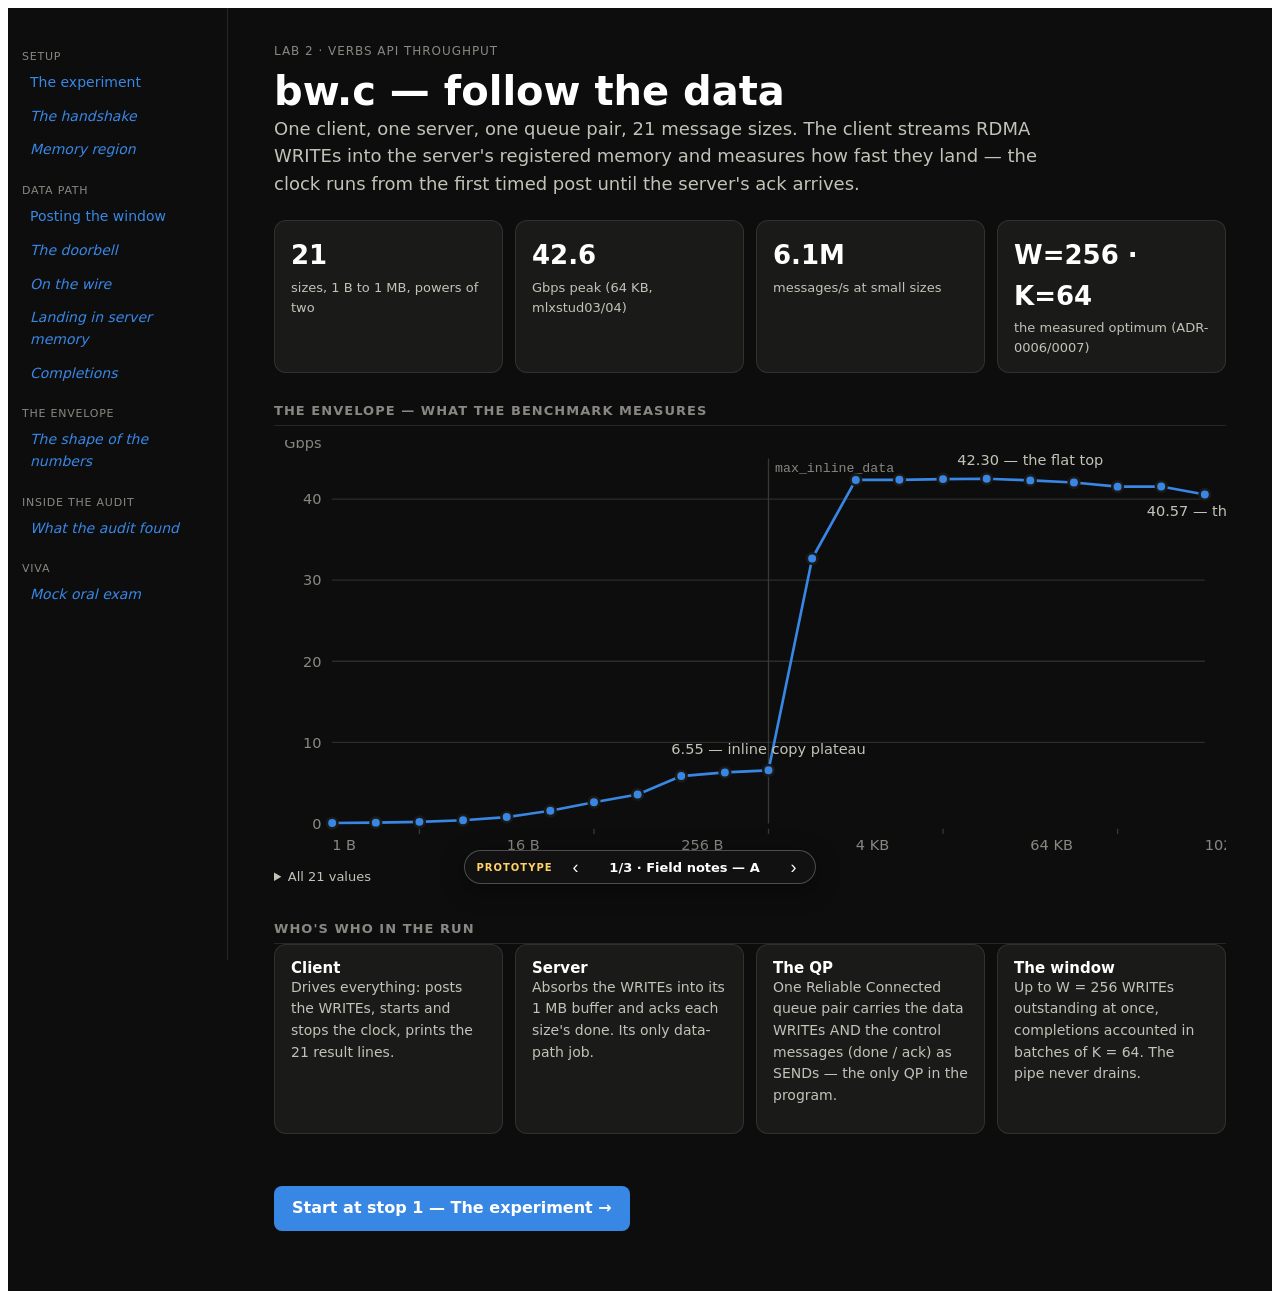
==== prototype/app-shell/index.html @ dee2ae7c "Prototype: teaching app shell, three UI variants (A field notes / B system map / C viva deck) Home (" ====
<!DOCTYPE html>
<!--
  PROTOTYPE — throwaway by design (branch: prototype/app-shell).

  Question: what should the teaching app look and feel like — visual language,
  navigation, diagram style, code presentation, interactivity level?

  Plan: three structurally-different variants of the shell, switchable via
  ?variant=A|B|C from a floating bottom bar (arrow keys too):
    A — Field notes  : code-first, dark, annotated-source scroll
    B — System map   : diagram-first, light, living pipeline, tabbed layers
    C — Viva deck    : presentation, slide decks, question-reveal viva mode
  Content (js/content.js) and the envelope chart (js/chart.js) are shared.
  Runs from file:// — no server, no build step: open this file.
-->
<html lang="en">
<head>
  <meta charset="utf-8">
  <meta name="viewport" content="width=device-width, initial-scale=1">
  <title>PROTOTYPE — bw.c follow the data</title>
  <link rel="stylesheet" href="css/app.css">
</head>
<body>
  <div id="app"></div>
  <script src="js/content.js"></script>
  <script src="js/chart.js"></script>
  <script src="js/app.js"></script>
</body>
</html>
---- prototype/app-shell/css/app.css ----
/* PROTOTYPE styles — throwaway. Tokens follow the dataviz palette reference
 * (light + dark selected, swapped by the variant's data-theme on #app). */

/* ---------- tokens ---------- */
#app[data-theme="light"] {
  --page: #f9f9f7;
  --surface: #fcfcfb;
  --surface-2: #f1f0ec;
  --ink: #0b0b0b;
  --ink-2: #52514e;
  --ink-3: #898781;
  --grid: #e1e0d9;
  --baseline: #c3c2b7;
  --series-1: #2a78d6;
  --border: rgba(11, 11, 11, 0.10);
  --code-bg: #f3f2ee;
  --accent-bg: #eef4fc;
}

#app[data-theme="dark"] {
  --page: #0d0d0d;
  --surface: #1a1a19;
  --surface-2: #232321;
  --ink: #ffffff;
  --ink-2: #c3c2b7;
  --ink-3: #898781;
  --grid: #2c2c2a;
  --baseline: #383835;
  --series-1: #3987e5;
  --border: rgba(255, 255, 255, 0.10);
  --code-bg: #121211;
  --accent-bg: #16222f;
}

#app, #app button, #app input {
  font-family: system-ui, -apple-system, "Segoe UI", sans-serif;
}
#app {
  color: var(--ink);
  background: var(--page);
  min-height: 100vh;
  line-height: 1.55;
}
#app h1, #app h2, #app h3 {
  line-height: 1.2;
  margin: 0;
}
#app p { margin: 0 0 0.9em; }
#app a { color: var(--series-1); }
#app .kicker {
  font-size: 12px;
  letter-spacing: 0.08em;
  text-transform: uppercase;
  color: var(--ink-3);
  margin-bottom: 6px;
}
#app .subtitle { color: var(--ink-2); font-size: 17px; }
#app .body { max-width: 62ch; }
#app .cta {
  display: inline-block;
  margin: 18px 0 40px;
  padding: 10px 18px;
  border-radius: 8px;
  background: var(--series-1);
  color: #fff;
  text-decoration: none;
  font-weight: 600;
}

/* ---------- shared: spine, terms, code, cards ---------- */
.spine {
  display: flex;
  flex-direction: column;
  gap: 2px;
  font-size: 14px;
}
.spine-group {
  margin-top: 14px;
  font-size: 11px;
  text-transform: uppercase;
  letter-spacing: 0.07em;
  color: var(--ink-3);
}
.spine-item {
  padding: 5px 8px;
  border-radius: 6px;
  color: var(--ink);
  text-decoration: none;
}
.spine-item.current { background: var(--accent-bg); color: var(--series-1); font-weight: 600; }
.spine-item.planned { color: var(--ink-3); font-style: italic; }

.terms {
  display: grid;
  grid-template-columns: minmax(110px, auto) 1fr;
  gap: 4px 14px;
  margin: 14px 0;
  font-size: 14px;
}
.terms .term { color: var(--series-1); font-weight: 600; }
.terms .def { margin: 0; color: var(--ink-2); }

.code-block {
  margin: 0 0 20px;
  background: var(--code-bg);
  border: 1px solid var(--border);
  border-radius: 10px;
  overflow: hidden;
}
.code-block figcaption {
  display: flex;
  justify-content: space-between;
  gap: 12px;
  padding: 8px 14px;
  font-size: 13px;
  font-weight: 600;
  border-bottom: 1px solid var(--border);
}
.code-block .file { color: var(--ink-3); font-weight: 400; font-family: ui-monospace, monospace; font-size: 12px; }
.code-grid {
  display: grid;
  grid-template-columns: 1fr minmax(220px, 40%);
  gap: 0;
}
.code-col { padding: 10px 0 14px; overflow-x: auto; }
.code-line {
  display: flex;
  gap: 12px;
  padding: 0 14px;
  font-family: ui-monospace, "Cascadia Mono", monospace;
  font-size: 12.5px;
  white-space: pre;
}
.code-line .ln { color: var(--ink-3); user-select: none; min-width: 2ch; text-align: right; }
.code-line code { color: var(--ink-2); }
.code-line.noted { background: color-mix(in srgb, var(--series-1) 8%, transparent); }
.code-line.noted code { color: var(--ink); font-weight: 600; }
.code-gutter {
  border-left: 1px solid var(--border);
  background: color-mix(in srgb, var(--surface) 60%, var(--code-bg));
  padding: 10px 14px 14px;
}
.gutter-cell { min-height: 1.55em; }
.gutter-cell .gutter-mark { color: var(--series-1); margin-right: 8px; }
.gutter-cell .gutter-text { font-size: 12.5px; color: var(--ink-2); }

.code-flat { margin: 0; padding: 14px; overflow-x: auto; font-size: 12.5px; }
.flat-line.noted { color: var(--series-1); font-weight: 600; }
.code-legend { padding: 0 14px 14px 34px; font-size: 13px; color: var(--ink-2); }
.code-legend li { margin-bottom: 5px; }

.why-list, .whatif-list { display: flex; flex-direction: column; gap: 12px; }
.why-card {
  background: var(--surface);
  border: 1px solid var(--border);
  border-radius: 10px;
  padding: 14px 16px;
  max-width: 70ch;
}
.why-card h3 { font-size: 15.5px; margin-bottom: 6px; display: inline; margin-right: 10px; }
.adr-badge {
  font-size: 11px;
  font-weight: 700;
  letter-spacing: 0.05em;
  color: var(--series-1);
  border: 1px solid var(--series-1);
  border-radius: 99px;
  padding: 1px 8px;
  vertical-align: 2px;
}
.why-card p { font-size: 14.5px; color: var(--ink-2); margin: 8px 0 0; }
.whatif-card {
  background: var(--surface);
  border: 1px solid var(--border);
  border-left: 3px solid var(--series-1);
  border-radius: 10px;
  padding: 14px 16px;
  max-width: 70ch;
}
.whatif-card h3 { font-size: 15px; }
.whatif-answer { font-size: 14.5px; color: var(--ink-2); margin: 8px 0 4px; }
.whatif-source { font-size: 11.5px; color: var(--ink-3); }
.whatif-card.reveal { cursor: pointer; }
.whatif-card.reveal .whatif-answer { transition: opacity 0.15s; }
.whatif-card.open { border-left-color: var(--ink-3); }

.nextprev { display: flex; gap: 18px; margin: 30px 0 60px; font-weight: 600; }
.nextprev .prev, .nextprev .next { text-decoration: none; }
.nextprev .home-link { color: var(--ink-3); }

/* ---------- chart (dataviz method) ---------- */
.chart-box { position: relative; margin: 14px 0 24px; }
.envelope-svg { width: 100%; height: auto; display: block; }
.env-grid { stroke: var(--grid); stroke-width: 1; }
.env-minortick { stroke: var(--baseline); stroke-width: 1; }
.env-ref { stroke: var(--baseline); stroke-width: 1; }
.env-ref-label { fill: var(--ink-3); font-size: 10px; font-family: ui-monospace, monospace; }
.env-xtick, .env-ytick { fill: var(--ink-3); font-size: 11px; font-variant-numeric: tabular-nums; }
.env-line { fill: none; stroke: var(--series-1); stroke-width: 2; stroke-linejoin: round; stroke-linecap: round; }
.env-dot { fill: var(--series-1); stroke: var(--surface); stroke-width: 2; }
.env-dlabel { fill: var(--ink-2); font-size: 11px; }
.env-cross { stroke: var(--ink-2); stroke-width: 1; opacity: 0; }
.env-cross.on { opacity: 1; }
.env-hit { fill: transparent; }
.env-tip {
  position: absolute;
  pointer-events: none;
  background: var(--surface-2);
  border: 1px solid var(--border);
  border-radius: 8px;
  padding: 8px 10px;
  box-shadow: 0 4px 14px rgba(0, 0, 0, 0.18);
  z-index: 5;
}
.env-tip-value { font-weight: 700; font-size: 15px; }
.env-tip-label { font-size: 12px; color: var(--ink-2); }
.env-table { margin: 4px 0 10px; font-size: 13px; }
.env-table summary { cursor: pointer; color: var(--ink-2); font-size: 13px; }
.env-table table { border-collapse: collapse; margin-top: 8px; }
.env-table td, .env-table th {
  padding: 3px 14px 3px 0;
  border-bottom: 1px solid var(--border);
  text-align: left;
  font-variant-numeric: tabular-nums;
}
.env-table th { font-size: 12px; color: var(--ink-3); font-weight: 600; }

/* ---------- Variant A — Field notes (dark, code-first) ---------- */
.va-wrap { display: grid; grid-template-columns: 220px 1fr; min-height: 100vh; }
.va-wrap > .spine {
  position: sticky;
  top: 0;
  align-self: start;
  padding: 26px 14px;
  border-right: 1px solid var(--border);
  height: 100vh;
  overflow-y: auto;
}
.va-main { padding: 34px 46px 20px; max-width: 980px; }
.stop-head { margin-bottom: 26px; }
.stop-head h1 { font-size: 32px; }
.home-head h1 { font-size: 40px; }
.home-head .lead { font-size: 18px; color: var(--ink-2); max-width: 70ch; }
.layer { margin-bottom: 34px; }
.layer-title {
  font-size: 13px;
  text-transform: uppercase;
  letter-spacing: 0.08em;
  color: var(--ink-3);
  margin-bottom: 12px;
  border-bottom: 1px solid var(--border);
  padding-bottom: 6px;
}
.hl-tiles { display: grid; grid-template-columns: repeat(auto-fit, minmax(150px, 1fr)); gap: 12px; margin: 22px 0 30px; }
.hl-tile { background: var(--surface); border: 1px solid var(--border); border-radius: 12px; padding: 14px 16px; }
.hl-value { font-size: 26px; font-weight: 700; }
.hl-label { font-size: 13px; color: var(--ink-2); margin-top: 2px; }
.roles { display: grid; grid-template-columns: repeat(auto-fit, minmax(220px, 1fr)); gap: 12px; }
.role { background: var(--surface); border: 1px solid var(--border); border-radius: 12px; padding: 14px 16px; }
.role h3 { font-size: 15px; margin-bottom: 6px; }
.role p { font-size: 14px; color: var(--ink-2); margin: 0; }

/* ---------- Variant B — System map (light, diagram-first) ---------- */
.vb { padding: 30px 40px 20px; max-width: 1150px; margin: 0 auto; }
.b-head { margin-bottom: 20px; }
.b-head h1 { font-size: 30px; }
.b-two { display: grid; grid-template-columns: minmax(380px, 46%) 1fr; gap: 26px; align-items: start; }
.sys-diagram { margin: 0; }
.sys-legend { font-size: 12.5px; color: var(--ink-3); margin-bottom: 10px; }
.sys-row { display: flex; align-items: stretch; gap: 0; }
.sys-node {
  border: 1.5px solid var(--baseline);
  border-radius: 12px;
  padding: 12px 14px;
  background: var(--surface);
  min-width: 150px;
}
.sys-node-title { font-weight: 700; font-size: 14px; margin-bottom: 10px; }
.sys-sq {
  height: 46px;
  border-radius: 6px;
  border: 1px solid var(--border);
  background: repeating-linear-gradient(90deg, var(--accent-bg) 0 8px, transparent 8px 16px);
}
.sys-sq-label, .sys-cq-label, .sys-buf-label { font-size: 11px; color: var(--ink-3); margin-top: 4px; }
.sys-link {
  flex: 1;
  display: flex;
  align-items: center;
  justify-content: center;
  position: relative;
}
.sys-link::before {
  content: "";
  position: absolute;
  left: 0; right: 0;
  height: 2px;
  background: var(--series-1);
}
.sys-link-label { background: var(--page); padding: 0 8px; font-size: 12px; color: var(--ink-2); position: relative; }
.sys-buf {
  height: 46px;
  border-radius: 6px;
  border: 1px solid var(--border);
  background: repeating-linear-gradient(0deg, var(--accent-bg) 0 10px, transparent 10px 20px);
}
.sys-stops { display: flex; align-items: center; gap: 10px; margin-top: 16px; }
.sys-stop {
  border: 1px solid var(--series-1);
  color: var(--series-1);
  border-radius: 99px;
  padding: 5px 14px;
  font-size: 13px;
  font-weight: 600;
  text-decoration: none;
}
.sys-stop-gap { color: var(--ink-3); letter-spacing: 2px; font-size: 13px; }

.pipeline {
  margin-top: 22px;
  border: 1px solid var(--border);
  border-radius: 12px;
  padding: 14px 16px;
  background: var(--surface);
}
.pipe-title { font-size: 12px; text-transform: uppercase; letter-spacing: 0.07em; color: var(--ink-3); margin-bottom: 10px; }
.pipe-bar { height: 18px; border-radius: 6px; background: var(--surface-2); border: 1px solid var(--border); overflow: hidden; }
.pipe-fill { height: 100%; width: 0; background: var(--series-1); transition: width 0.35s; }
.pipe-label { font-size: 12.5px; margin-top: 5px; font-variant-numeric: tabular-nums; color: var(--ink-2); }
.pipe-wire { position: relative; height: 22px; margin: 10px 0 4px; }
.pipe-wire::before { content: ""; position: absolute; left: 0; right: 0; top: 50%; height: 2px; background: var(--grid); }
.pipe-pkt {
  position: absolute;
  top: 3px; left: 0;
  width: 14px; height: 14px;
  border-radius: 50%;
  background: var(--series-1);
  opacity: 0;
}
.pipe-pkt.moving { opacity: 1; animation: pipe-run 0.85s linear infinite; }
@keyframes pipe-run {
  0% { left: 0; }
  100% { left: calc(100% - 14px); }
}
.pipe-steps { display: flex; gap: 0; list-style: none; padding: 0; margin: 8px 0 12px; font-size: 12px; color: var(--ink-3); }
.pipe-steps li { flex: 1; text-align: center; padding: 4px 2px; border-bottom: 2px solid var(--grid); }
.pipe-steps li.on { color: var(--series-1); border-bottom-color: var(--series-1); font-weight: 600; }
.pipe-controls { display: flex; gap: 8px; margin-bottom: 8px; }
.pipe-controls .btn {
  border: 1px solid var(--baseline);
  background: var(--surface);
  color: var(--ink);
  border-radius: 8px;
  padding: 6px 14px;
  cursor: pointer;
  font-size: 13px;
}
.pipe-controls .btn:hover { background: var(--surface-2); }
.pipe-desc { font-size: 13px; color: var(--ink-2); margin: 0; max-width: 60ch; }

.b-tabs { border: 1px solid var(--border); border-radius: 12px; background: var(--surface); overflow: hidden; }
.tabs { display: flex; border-bottom: 1px solid var(--border); }
.tab {
  flex: 1;
  border: 0;
  background: none;
  padding: 11px 6px;
  font-size: 13.5px;
  font-weight: 600;
  color: var(--ink-2);
  cursor: pointer;
  border-bottom: 2px solid transparent;
}
.tab.on { color: var(--series-1); border-bottom-color: var(--series-1); }
.pane { padding: 16px 18px; }
.b-chart { margin-top: 30px; }
.b-spine-row { margin-top: 34px; border-top: 1px solid var(--border); padding-top: 18px; }
.spine-row-title { font-size: 13px; text-transform: uppercase; letter-spacing: 0.08em; color: var(--ink-3); margin-bottom: 10px; }
.b-nv { margin-top: 26px; }
.sys-hint { font-size: 12.5px; color: var(--ink-3); margin-top: 6px; }

/* ---------- Variant C — Viva deck (presentation) ---------- */
.vc { min-height: 100vh; display: flex; flex-direction: column; }
.stage { flex: 1; display: flex; align-items: center; justify-content: center; padding: 30px 40px 90px; }
.deck { width: min(900px, 100%); }
.slide { display: none; }
.slide.on { display: block; }
.slide-title { font-size: 34px; margin-bottom: 14px; }
.slide .kicker { margin-top: 10px; }
.hero-title { font-size: 52px; }
.hero-slide-inner { text-align: left; }
.deck-progress {
  display: flex;
  align-items: center;
  gap: 14px;
  margin-top: 26px;
  padding-top: 14px;
  border-top: 1px solid var(--border);
}
.deck-dots { display: flex; gap: 6px; flex: 1; }
.deck-dots .dot { width: 8px; height: 8px; border-radius: 50%; background: var(--grid); }
.deck-dots .dot.on { background: var(--series-1); }
.deck-counter { font-size: 12px; color: var(--ink-3); font-variant-numeric: tabular-nums; }
.viva-toggle { font-size: 13px; color: var(--ink-2); display: flex; align-items: center; gap: 6px; cursor: pointer; }
.slide.viva-on .whatif-card { border-left-color: var(--ink-3); }
.vc .nextprev { margin: 0 0 40px; align-self: center; }

/* ---------- floating prototype switcher bar ---------- */
.prototype-bar {
  position: fixed;
  bottom: 16px;
  left: 50%;
  transform: translateX(-50%);
  display: flex;
  align-items: center;
  gap: 10px;
  background: #111;
  color: #fff;
  border: 1px solid rgba(255, 255, 255, 0.25);
  border-radius: 999px;
  padding: 7px 12px;
  box-shadow: 0 6px 24px rgba(0, 0, 0, 0.4);
  z-index: 100;
  font-family: system-ui, sans-serif;
}
.prototype-bar .ptag {
  font-size: 10px;
  font-weight: 800;
  letter-spacing: 0.1em;
  color: #ffd166;
  margin-right: 4px;
}
.prototype-bar .pbtn {
  border: 0;
  background: transparent;
  color: #fff;
  font-size: 18px;
  cursor: pointer;
  padding: 0 6px;
  line-height: 1;
}
.prototype-bar .pbtn:hover { color: #ffd166; }
.prototype-bar .plabel { font-size: 13px; font-weight: 600; min-width: 180px; text-align: center; }
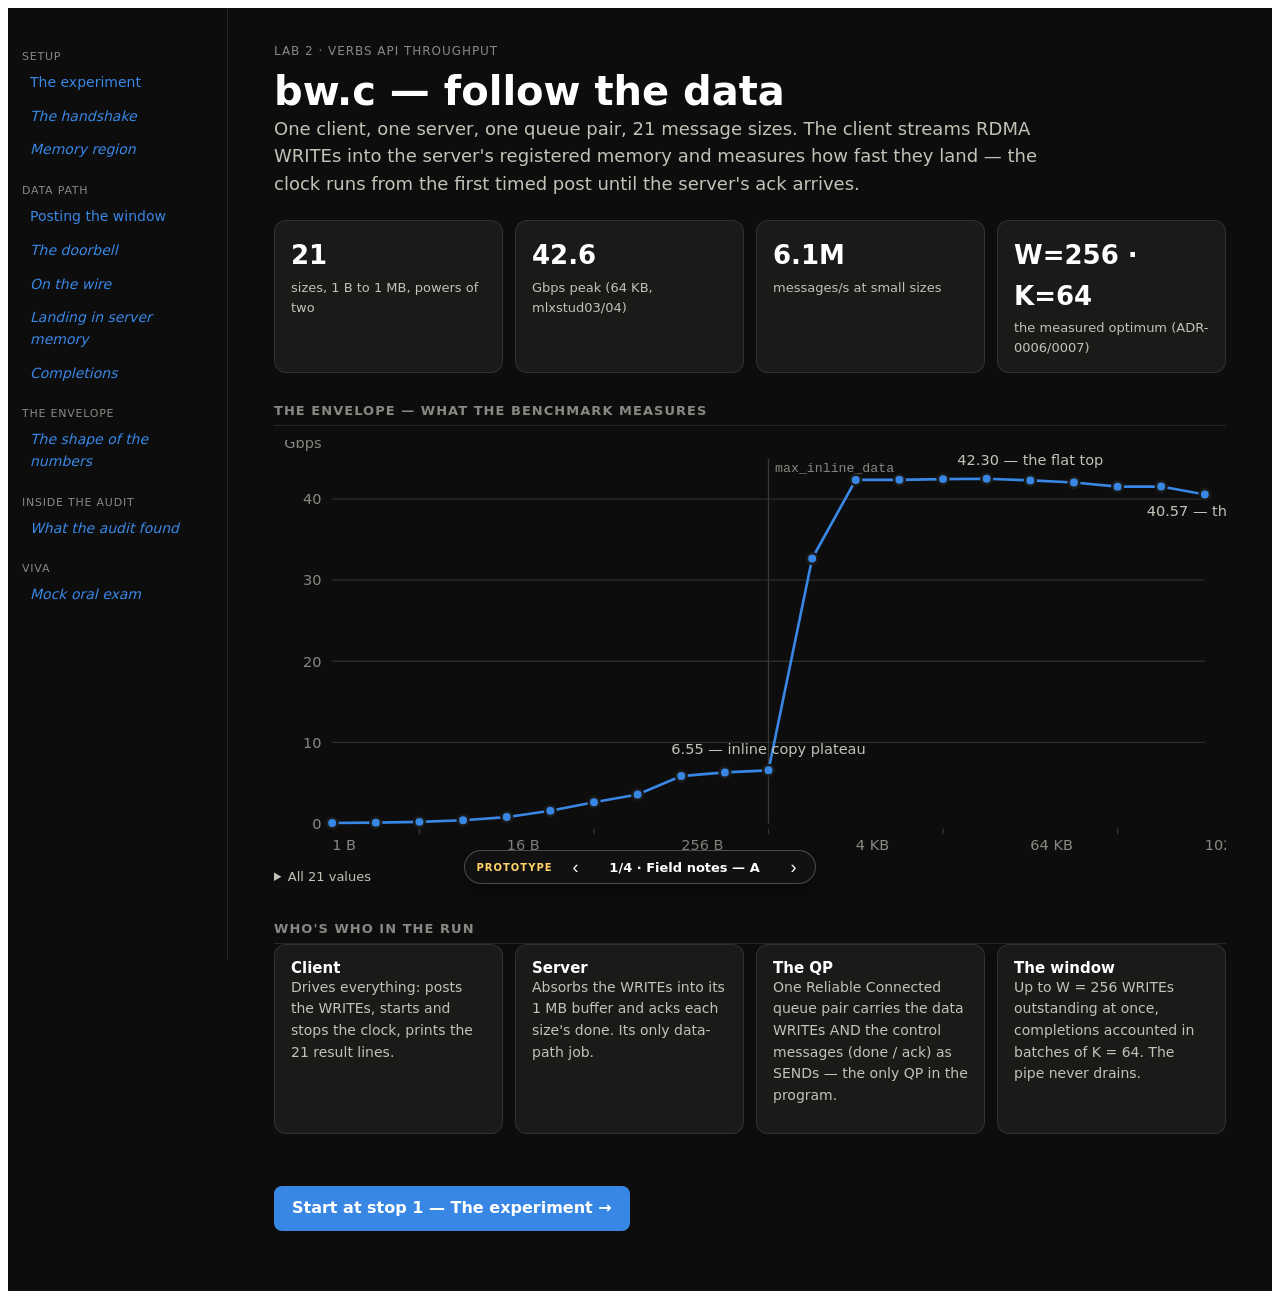
==== commit 0afa3bcf: "Prototype: rebuild D diagrams as hand-drawn-style SVG illustrations Replace the box-and-chip diagram" ====
--- a/prototype/app-shell/index.html
+++ b/prototype/app-shell/index.html
@@ -24,6 +24,7 @@
   <div id="app"></div>
   <script src="js/content.js"></script>
   <script src="js/chart.js"></script>
+  <script src="js/diagrams.js"></script>
   <script src="js/app.js"></script>
 </body>
 </html>
--- a/prototype/app-shell/css/app.css
+++ b/prototype/app-shell/css/app.css
@@ -30,6 +30,22 @@
   --border: rgba(255, 255, 255, 0.10);
   --code-bg: #121211;
   --accent-bg: #16222f;
+}
+
+/* Variant D — Studio: Claude-like warm design. */
+#app[data-theme="studio"] {
+  --page: #f5f4ef;
+  --surface: #ffffff;
+  --surface-2: #f0eee7;
+  --ink: #29261f;
+  --ink-2: #656055;
+  --ink-3: #a09a8e;
+  --grid: #e6e3d9;
+  --baseline: #d9d5c8;
+  --series-1: #d97757;
+  --border: rgba(41, 38, 31, 0.10);
+  --code-bg: #faf9f5;
+  --accent-bg: #f8ece5;
 }
 
 #app, #app button, #app input {
@@ -405,6 +421,307 @@
 .slide.viva-on .whatif-card { border-left-color: var(--ink-3); }
 .vc .nextprev { margin: 0 0 40px; align-self: center; }
 
+/* ---------- Variant D — Studio (split-screen teaching) ---------- */
+.vd { min-height: 100vh; }
+.d-top {
+  position: fixed;
+  top: 0; left: 0; right: 0;
+  height: 54px;
+  display: flex;
+  align-items: center;
+  justify-content: space-between;
+  gap: 16px;
+  padding: 0 20px;
+  background: var(--surface);
+  border-bottom: 1px solid var(--border);
+  z-index: 10;
+}
+.d-top-left, .d-top-right { display: flex; align-items: center; gap: 14px; }
+.d-top-home { font-size: 13px; color: var(--ink-3); text-decoration: none; white-space: nowrap; }
+.d-top-title { font-size: 15px; font-weight: 700; }
+.d-top-kicker { font-size: 12px; color: var(--ink-3); }
+.d-top-nav { font-size: 13px; color: var(--ink-2); text-decoration: none; white-space: nowrap; }
+
+.d-grid {
+  display: grid;
+  grid-template-columns: minmax(480px, 1.2fr) minmax(360px, 1fr);
+  gap: 14px;
+  padding: 66px 14px 0;
+  height: calc(100vh - 66px - 70px);
+}
+.d-left { display: flex; flex-direction: column; gap: 14px; min-height: 0; }
+.d-panel {
+  background: var(--surface);
+  border: 1px solid var(--border);
+  border-radius: 14px;
+  padding: 14px 18px;
+  overflow-y: auto;
+}
+.d-code-panel { flex: 1.25; }
+.d-explain-panel { flex: 1; }
+.d-diagram-panel { overflow-y: auto; }
+.d-panel-title {
+  font-size: 11.5px;
+  text-transform: uppercase;
+  letter-spacing: 0.08em;
+  color: var(--ink-3);
+  margin-bottom: 10px;
+}
+.d-code-panel .code-grid { grid-template-columns: 1fr 230px; }
+.d-code-panel .code-line { font-size: 12px; }
+.d-code-panel .gutter-text { font-size: 12px; }
+.d-side-card {
+  margin-top: 12px;
+  border: 1px solid var(--border);
+  border-left: 3px solid var(--series-1);
+  border-radius: 10px;
+  padding: 10px 14px;
+  background: var(--page);
+}
+.d-side-card h3 { font-size: 13.5px; display: inline; margin-right: 8px; }
+.d-side-card p { font-size: 13px; color: var(--ink-2); margin: 6px 0 0; }
+.d-side-card.whatif h3 { display: block; }
+.d-diagram-sticky { position: sticky; top: 0; }
+
+.d-bottom {
+  position: fixed;
+  bottom: 0; left: 0; right: 0;
+  height: 70px;
+  display: flex;
+  align-items: center;
+  justify-content: center;
+  gap: 18px;
+  background: var(--surface);
+  border-top: 1px solid var(--border);
+  z-index: 10;
+}
+.d-dots { display: flex; gap: 8px; }
+.d-dot {
+  width: 10px; height: 10px;
+  border-radius: 50%;
+  border: 0;
+  background: var(--baseline);
+  cursor: pointer;
+  padding: 0;
+}
+.d-dot.on { background: var(--series-1); }
+.d-frame-title { font-size: 14px; font-weight: 600; min-width: 220px; }
+.d-counter { font-size: 12px; color: var(--ink-3); font-variant-numeric: tabular-nums; }
+
+.d-corner {
+  position: fixed;
+  bottom: 84px;
+  width: 52px; height: 52px;
+  border-radius: 50%;
+  border: 1px solid var(--border);
+  background: var(--surface);
+  color: var(--series-1);
+  font-size: 24px;
+  cursor: pointer;
+  box-shadow: 0 4px 16px rgba(41, 38, 31, 0.14);
+  z-index: 20;
+  line-height: 1;
+}
+.d-corner:hover { background: var(--accent-bg); }
+.d-corner.prev { left: 18px; }
+.d-corner.next { right: 18px; }
+
+/* Diagrams */
+.d-fig { margin: 0; }
+.d-fig-title { font-size: 13px; font-weight: 700; margin-bottom: 10px; }
+.d-note {
+  font-size: 12.5px;
+  color: var(--ink-2);
+  border-top: 1px solid var(--border);
+  margin: 12px 0 0;
+  padding-top: 10px;
+}
+.d-row { display: flex; align-items: stretch; gap: 8px; margin-bottom: 10px; }
+.d-col { display: flex; flex-direction: column; align-items: center; gap: 6px; }
+.dbox {
+  border: 1px solid var(--border);
+  background: var(--surface-2);
+  border-radius: 10px;
+  padding: 10px 12px;
+  font-size: 12.5px;
+}
+.dbox.buf { background: var(--accent-bg); border-color: var(--series-1); }
+.dbox.ghost { border: 0; background: none; flex: 1; }
+.dchip {
+  display: inline-block;
+  font-size: 11px;
+  border: 1px solid var(--border);
+  border-radius: 99px;
+  padding: 2px 9px;
+  color: var(--ink-2);
+  background: var(--surface);
+}
+.dnode { border: 1.5px solid var(--baseline); border-radius: 12px; padding: 10px 12px; background: var(--surface); min-width: 170px; flex: 1; }
+.dnode.small { min-width: 120px; flex: 0 1 180px; }
+.d-node-title { font-weight: 700; font-size: 13px; margin-bottom: 6px; }
+.d-node-body { font-size: 12px; color: var(--ink-2); margin-bottom: 8px; }
+.d-node-chips { display: flex; flex-wrap: wrap; gap: 4px; }
+.darrow { position: relative; flex: 1; min-width: 64px; display: flex; align-items: center; justify-content: center; }
+.darrow::before { content: ""; position: absolute; left: 0; right: 0; top: 50%; height: 2px; background: var(--baseline); }
+.darrow.right::after { content: ""; position: absolute; right: -1px; top: 50%; transform: translateY(-50%); border-left: 8px solid var(--baseline); border-top: 5px solid transparent; border-bottom: 5px solid transparent; }
+.darrow.left::after { content: ""; position: absolute; left: -1px; top: 50%; transform: translateY(-50%); border-right: 8px solid var(--baseline); border-top: 5px solid transparent; border-bottom: 5px solid transparent; }
+.darrow-label { background: var(--surface); position: relative; z-index: 1; font-size: 11px; color: var(--ink-2); padding: 0 7px; text-align: center; line-height: 1.35; }
+.darrow.down { flex: 0 0 auto; width: 100%; height: 34px; display: flex; }
+.darrow.down::before { left: 50%; right: auto; top: 0; bottom: 0; width: 2px; height: auto; }
+.darrow.down::after { content: ""; position: absolute; left: 50%; bottom: -1px; transform: translateX(-50%); border-top: 8px solid var(--baseline); border-left: 5px solid transparent; border-right: 5px solid transparent; }
+.darrow.down .darrow-label { padding: 2px 6px; }
+.dtcp { margin: 8px 0; }
+.dtcp .darrow::before { background: var(--baseline); height: 1px; }
+
+.d-strip { display: flex; gap: 6px; position: relative; flex-wrap: wrap; }
+.d-seg { flex: 1; min-width: 70px; text-align: center; border: 1px solid var(--border); border-radius: 8px; background: var(--surface-2); padding: 8px 4px; }
+.d-seg-title { font-size: 12px; font-weight: 700; }
+.d-seg-sub { font-size: 11px; color: var(--ink-2); margin-top: 2px; }
+.d-seg.mark { background: var(--accent-bg); border-color: var(--series-1); }
+.d-seg.mark .d-seg-title { color: var(--series-1); }
+.d-bracket {
+  flex-basis: 100%;
+  margin-top: 8px;
+  border-top: 3px solid var(--series-1);
+  padding-top: 4px;
+  font-size: 12px;
+  font-weight: 600;
+  color: var(--series-1);
+  text-align: center;
+}
+
+.d-outline { border: 1px solid var(--border); border-radius: 12px; padding: 16px; background: var(--code-bg); }
+.d-out-line { font-family: ui-monospace, monospace; font-size: 22px; letter-spacing: 2px; }
+.d-out-labels { display: flex; justify-content: space-between; font-size: 11px; color: var(--ink-3); margin-top: 4px; }
+
+.d-slots { display: grid; grid-template-columns: repeat(32, 1fr); gap: 3px; }
+.d-slot { aspect-ratio: 1; border-radius: 2px; background: var(--surface-2); }
+.d-slot.filled { background: var(--series-1); opacity: 0.8; }
+.d-slot.edge { outline: 2px solid var(--series-1); opacity: 1; }
+.d-slot-legend { font-size: 12px; color: var(--ink-2); margin-top: 8px; }
+
+.d-wqe-row { display: flex; flex-wrap: wrap; gap: 2px; }
+.d-wqe { width: 11px; height: 16px; border-radius: 2px; background: var(--surface-2); position: relative; }
+.d-wqe.signaled { background: var(--series-1); }
+.d-wqe.last { outline: 2px solid var(--ink-3); }
+.d-wqe-s { position: absolute; top: -14px; left: 50%; transform: translateX(-50%); font-size: 9px; color: var(--series-1); font-weight: 700; }
+.d-wqe-cqes { display: flex; gap: 8px; margin: 16px 0 4px; }
+.d-wqe-cqe { font-size: 11px; border: 1px solid var(--series-1); color: var(--series-1); border-radius: 99px; padding: 2px 10px; background: var(--accent-bg); }
+
+.d-wr-row { display: flex; align-items: center; gap: 6px; }
+.d-wr { border: 1.5px solid var(--baseline); border-radius: 10px; padding: 8px 10px; background: var(--surface); min-width: 130px; }
+.d-wr-name { font-family: ui-monospace, monospace; font-size: 12px; font-weight: 700; margin-bottom: 4px; }
+.d-wr-field { font-size: 11px; color: var(--ink-2); }
+.d-wr-ptr { font-size: 11px; color: var(--series-1); font-weight: 600; margin-top: 3px; }
+.d-wr-null { font-size: 11px; color: var(--ink-3); font-family: ui-monospace, monospace; padding: 0 4px; }
+.d-sge { border: 1.5px solid var(--baseline); border-radius: 10px; padding: 8px 10px; background: var(--surface); min-width: 150px; }
+.d-sge-title, .d-remote-title { font-family: ui-monospace, monospace; font-size: 12px; font-weight: 700; margin-bottom: 4px; }
+.d-sge-field, .d-remote-field { font-size: 11px; color: var(--ink-2); }
+.d-remote { border: 1.5px solid var(--baseline); border-radius: 10px; padding: 8px 10px; background: var(--surface); flex: 1; }
+
+.d-live-bar { height: 22px; border-radius: 8px; background: var(--surface-2); border: 1px solid var(--border); overflow: hidden; }
+.d-live-fill { height: 100%; width: 0; background: var(--series-1); transition: width 0.4s; }
+.d-live-label { font-size: 12.5px; margin: 5px 0 8px; font-variant-numeric: tabular-nums; color: var(--ink-2); }
+.d-live-wire { position: relative; height: 20px; margin: 8px 0; }
+.d-live-wire::before { content: ""; position: absolute; left: 0; right: 0; top: 50%; height: 2px; background: var(--grid); }
+.d-live-pkt { position: absolute; top: 2px; left: 0; width: 14px; height: 14px; border-radius: 50%; background: var(--series-1); opacity: 0; }
+.d-live-pkt.moving { opacity: 1; animation: pipe-run 0.9s linear infinite; }
+.d-live-cq-title { font-size: 11px; color: var(--ink-3); text-transform: uppercase; letter-spacing: 0.06em; margin-bottom: 5px; }
+.d-live-cqes { display: flex; gap: 6px; min-height: 26px; }
+.d-live-cqe { font-size: 11px; border: 1px solid var(--series-1); color: var(--series-1); border-radius: 6px; padding: 2px 8px; background: var(--accent-bg); }
+.d-live-controls { display: flex; gap: 8px; margin: 10px 0 8px; }
+.d-live-desc { font-size: 12.5px; color: var(--ink-2); margin: 0; }
+.d-arrow-note { align-self: center; font-size: 13px; color: var(--ink-3); padding: 0 8px; }
+.d-wqe-big { flex: 1; border: 1.5px solid var(--baseline); border-radius: 10px; padding: 10px 12px; background: var(--surface); }
+.d-wqe-big-title { font-size: 12.5px; font-weight: 700; margin-bottom: 6px; }
+.d-wqe-big-field { font-size: 11.5px; color: var(--ink-2); }
+
+/* D home */
+.d-home { max-width: 900px; margin: 0 auto; padding: 56px 40px 90px; }
+.d-home-title { font-size: 44px; margin-bottom: 8px; }
+.d-home-lead { font-size: 18px; color: var(--ink-2); max-width: 70ch; }
+.d-home-chart {
+  background: var(--surface);
+  border: 1px solid var(--border);
+  border-radius: 14px;
+  padding: 16px 20px;
+  margin: 26px 0;
+}
+.d-home-h2 { font-size: 15px; margin-bottom: 14px; }
+.d-home-spine { display: flex; flex-direction: column; gap: 8px; }
+.d-home-stop {
+  display: flex;
+  align-items: center;
+  justify-content: space-between;
+  background: var(--surface);
+  border: 1px solid var(--border);
+  border-radius: 12px;
+  padding: 12px 16px;
+  text-decoration: none;
+  color: var(--ink);
+  font-weight: 600;
+  font-size: 14.5px;
+}
+.d-home-stop::after { content: "→"; color: var(--series-1); font-weight: 700; }
+.d-home-stop:hover { border-color: var(--series-1); }
+.d-home-planned { color: var(--ink-3); font-size: 13.5px; padding: 4px 16px; font-style: italic; }
+
+/* ---------- diagram kit (variant D) ---------- */
+.dk-fig { margin: 0; }
+.dk-fig-title { font-size: 13px; font-weight: 700; margin-bottom: 10px; }
+.dk-svg { width: 100%; height: auto; display: block; }
+.dk-grid-dot { fill: rgba(41, 38, 31, 0.06); }
+.dk-fill-data { fill: var(--series-1); }
+.dk-fill-ctrl { fill: var(--ink-3); }
+.dk-fill-ptr { fill: var(--ink-2); }
+.dk-text { fill: var(--ink-2); }
+.dk-text-strong { fill: var(--ink); font-weight: 600; }
+.dk-text-accent { fill: var(--series-1); }
+.dk-text-muted { fill: var(--ink-3); }
+.dk-node { fill: #fff; stroke: rgba(41, 38, 31, 0.14); stroke-width: 1.4; }
+.dk-node-accent { fill: #fff; stroke: var(--series-1); stroke-width: 1.6; }
+.dk-subbox { fill: var(--surface-2); stroke: rgba(41, 38, 31, 0.10); stroke-width: 1; }
+.dk-arrow-data { stroke: var(--series-1); stroke-width: 2.4; fill: none; }
+.dk-arrow-ctrl { stroke: var(--ink-3); stroke-width: 1.6; stroke-dasharray: 5 4; fill: none; }
+.dk-arrow-ptr { stroke: var(--ink-2); stroke-width: 1.4; fill: none; }
+.dk-leader { stroke: var(--ink-3); stroke-width: 1; stroke-dasharray: 2 3; fill: none; }
+.dk-axis { stroke: var(--baseline); stroke-width: 1.2; }
+.dk-bracket { stroke: var(--series-1); stroke-width: 2; }
+.dk-pill { filter: drop-shadow(0 1px 2px rgba(41, 38, 31, 0.10)); }
+.dk-callout {
+  fill: var(--page);
+  stroke: rgba(41, 38, 31, 0.12);
+  stroke-width: 1.2;
+  rx: 10;
+}
+.dk-flag { fill: var(--series-1); }
+.dk-warmup { fill: var(--surface-2); stroke: rgba(41, 38, 31, 0.10); stroke-width: 1; }
+.dk-timed { fill: var(--accent-bg); stroke: var(--series-1); stroke-width: 1.4; }
+.dk-clock { fill: #fff; stroke: var(--baseline); stroke-width: 1.4; }
+.dk-clock-hand { stroke: var(--ink-2); stroke-width: 1.6; }
+.dk-code { fill: var(--code-bg); stroke: rgba(41, 38, 31, 0.12); stroke-width: 1.2; }
+.dk-dot-tiny { fill: var(--ink-3); }
+.dk-dot-big { fill: var(--series-1); stroke: #fff; stroke-width: 2; }
+.dk-slot { fill: var(--surface-2); }
+.dk-slot-filled { fill: var(--series-1); opacity: 0.78; }
+.dk-slot-last { fill: #fff; stroke: var(--ink-3); stroke-width: 1.4; }
+.dk-slot-signaled { fill: var(--series-1); }
+.dk-ref { stroke: var(--baseline); stroke-width: 1.4; stroke-dasharray: 4 4; }
+.dk-cqe { fill: var(--accent-bg); stroke: var(--series-1); stroke-width: 1.2; }
+.dk-buf { fill: var(--accent-bg); stroke: var(--series-1); stroke-width: 1.4; }
+.dk-memcell { fill: var(--series-1); opacity: 0.55; }
+.dk-pkt { fill: var(--series-1); }
+.dk-facts { display: flex; flex-wrap: wrap; gap: 6px; margin-top: 12px; }
+.dk-fact {
+  font-size: 11.5px;
+  border: 1px solid var(--border);
+  background: var(--surface);
+  border-radius: 99px;
+  padding: 3px 10px;
+  color: var(--ink-2);
+}
+.dk-fact b { color: var(--ink); font-weight: 700; }
+
 /* ---------- floating prototype switcher bar ---------- */
 .prototype-bar {
   position: fixed;
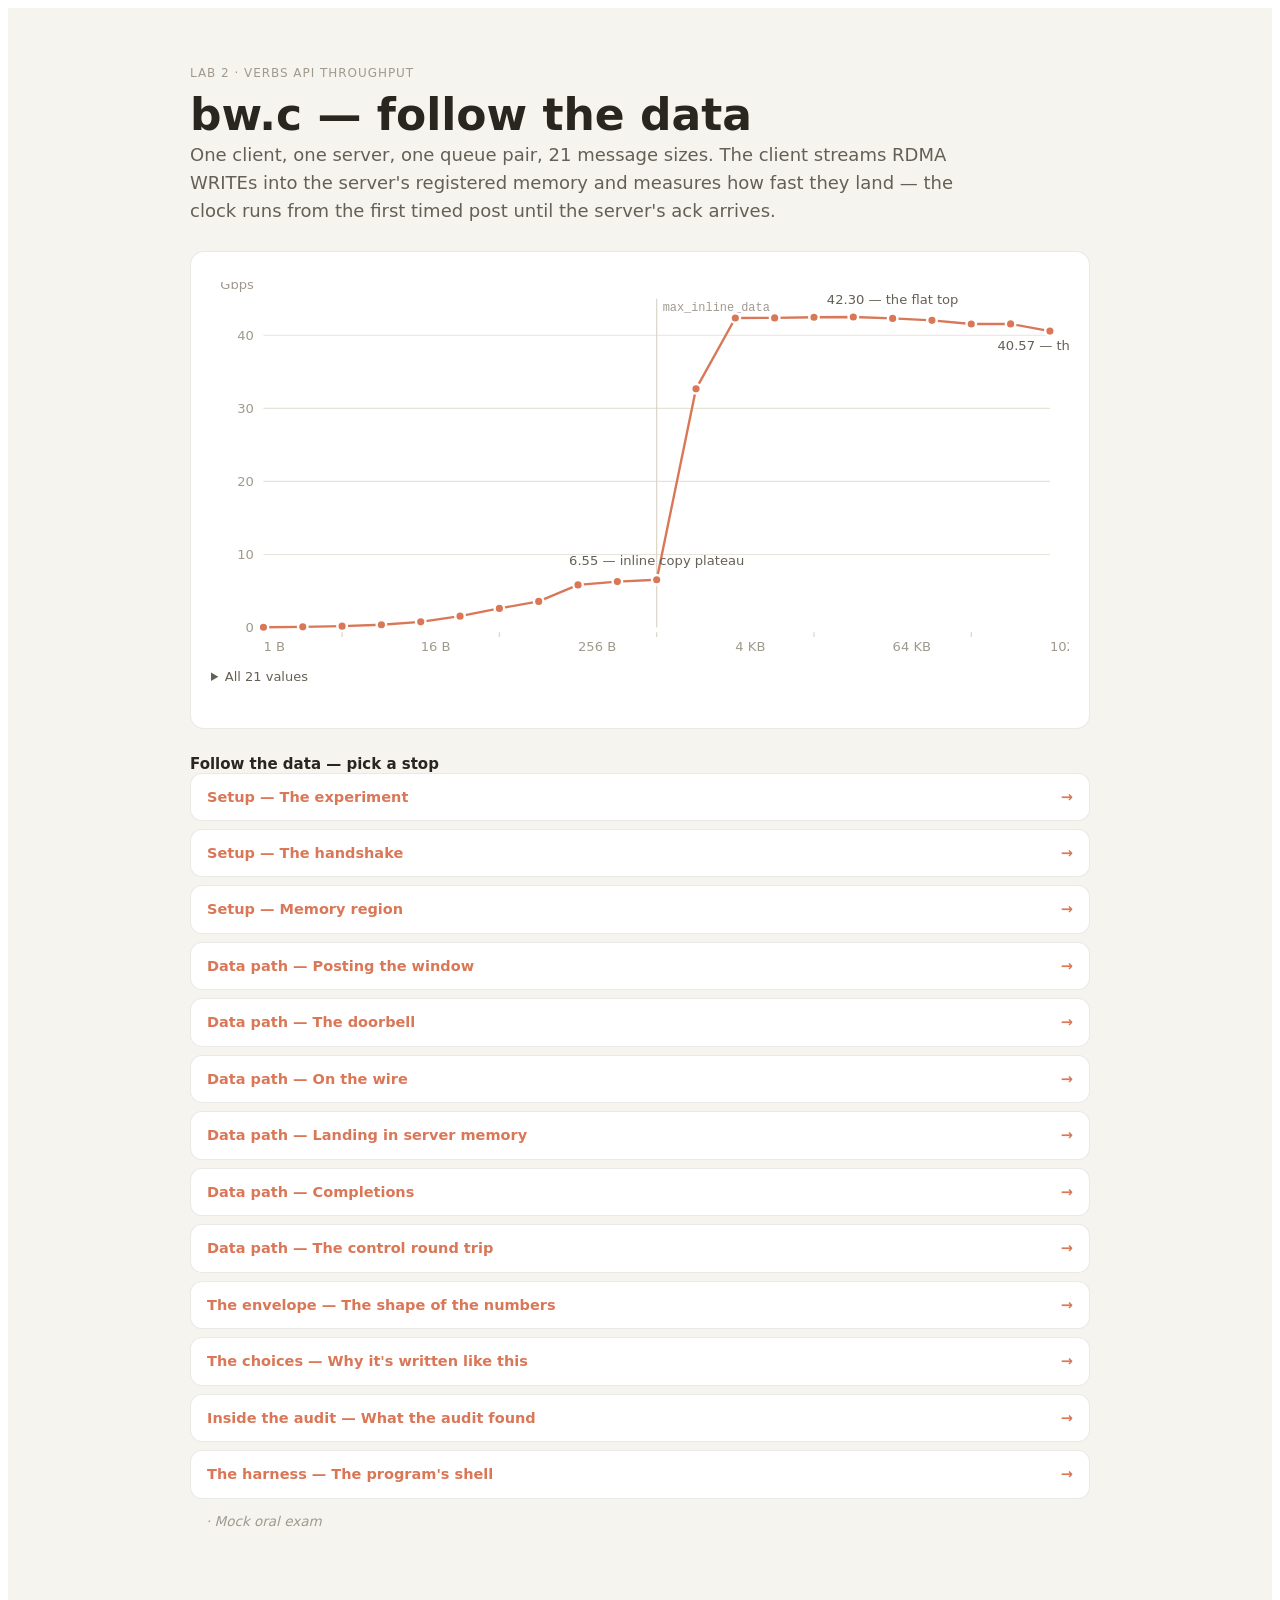
==== commit e1aa677d: "Prototype: strip the switcher chrome — variant D is the app Remove the floating A/B/C/D variant bar," ====
--- a/prototype/app-shell/index.html
+++ b/prototype/app-shell/index.html
@@ -1,23 +1,17 @@
 <!DOCTYPE html>
 <!--
-  PROTOTYPE — throwaway by design (branch: prototype/app-shell).
-
-  Question: what should the teaching app look and feel like — visual language,
-  navigation, diagram style, code presentation, interactivity level?
-
-  Plan: three structurally-different variants of the shell, switchable via
-  ?variant=A|B|C from a floating bottom bar (arrow keys too):
-    A — Field notes  : code-first, dark, annotated-source scroll
-    B — System map   : diagram-first, light, living pipeline, tabbed layers
-    C — Viva deck    : presentation, slide decks, question-reveal viva mode
-  Content (js/content.js) and the envelope chart (js/chart.js) are shared.
-  Runs from file:// — no server, no build step: open this file.
+  bw.c — follow the data: an interactive walkthrough of the Lab 2 Verbs
+  throughput benchmark (RDMA WRITE, course ConnectX-3 pairs). Static
+  HTML/CSS/JS, no build step — this folder is served as the site root by
+  GitHub Pages. Content (js/content.js), the envelope chart (js/chart.js)
+  and the diagram kit (js/diagrams.js) are shared; js/app.js renders
+  variant D (Studio). Runs from file:// — no server needed.
 -->
 <html lang="en">
 <head>
   <meta charset="utf-8">
   <meta name="viewport" content="width=device-width, initial-scale=1">
-  <title>PROTOTYPE — bw.c follow the data</title>
+  <title>bw.c — follow the data</title>
   <link rel="stylesheet" href="css/app.css">
 </head>
 <body>
--- a/prototype/app-shell/css/app.css
+++ b/prototype/app-shell/css/app.css
@@ -445,6 +445,7 @@
 .d-grid {
   display: grid;
   grid-template-columns: minmax(480px, 1.2fr) minmax(360px, 1fr);
+  grid-template-rows: minmax(0, 1fr);
   gap: 14px;
   padding: 66px 14px 0;
   height: calc(100vh - 66px - 70px);
@@ -456,6 +457,7 @@
   border-radius: 14px;
   padding: 14px 18px;
   overflow-y: auto;
+  min-height: 0;
 }
 .d-code-panel { flex: 1.25; }
 .d-explain-panel { flex: 1; }
@@ -697,6 +699,9 @@
 .dk-flag { fill: var(--series-1); }
 .dk-warmup { fill: var(--surface-2); stroke: rgba(41, 38, 31, 0.10); stroke-width: 1; }
 .dk-timed { fill: var(--accent-bg); stroke: var(--series-1); stroke-width: 1.4; }
+.dk-zone-inline { fill: var(--accent-bg); stroke: var(--series-1); stroke-width: 1.2; opacity: 0.55; }
+.dk-zone-ramp { fill: var(--surface-2); stroke: rgba(41, 38, 31, 0.14); stroke-width: 1.2; }
+.dk-zone-flat { fill: var(--page); stroke: rgba(41, 38, 31, 0.14); stroke-width: 1.2; }
 .dk-clock { fill: #fff; stroke: var(--baseline); stroke-width: 1.4; }
 .dk-clock-hand { stroke: var(--ink-2); stroke-width: 1.6; }
 .dk-code { fill: var(--code-bg); stroke: rgba(41, 38, 31, 0.12); stroke-width: 1.2; }
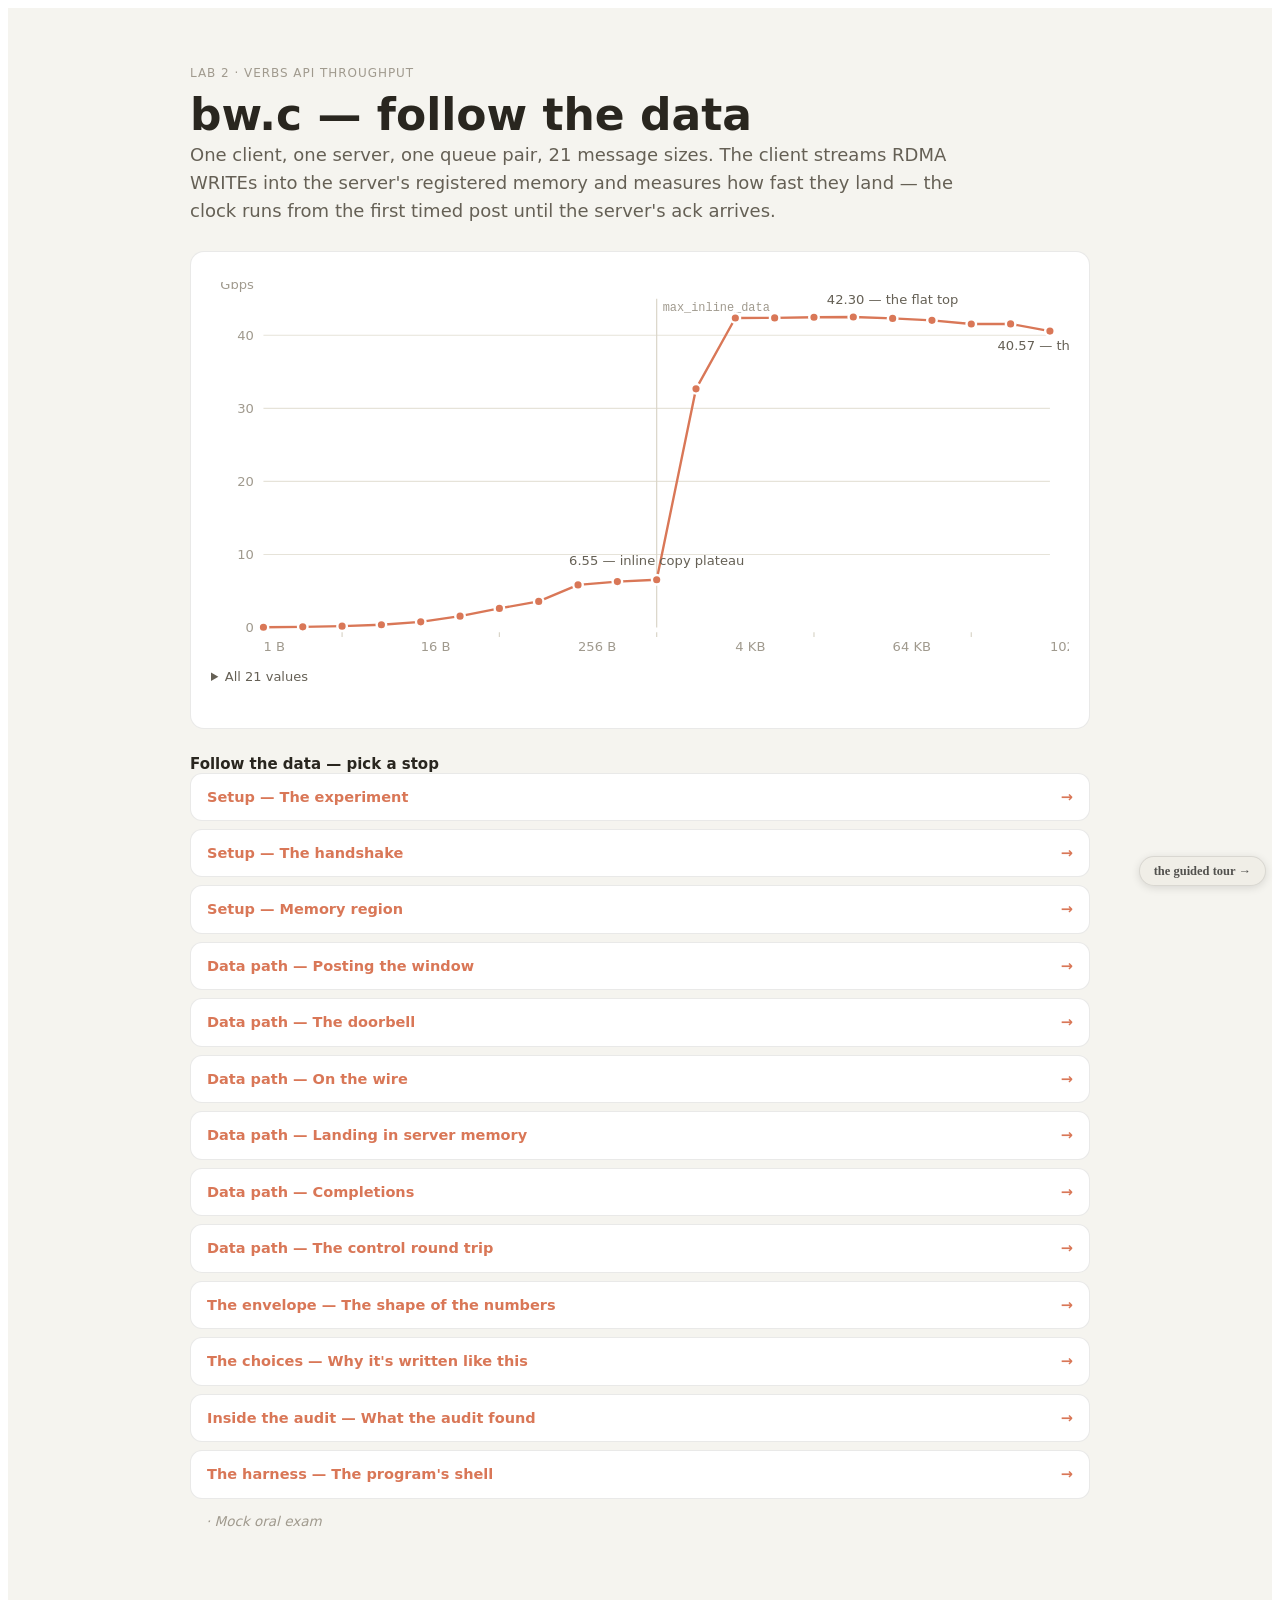
==== commit b65f0401: "build: combined-folder Pages deploy — tour at /tour/, cross-links both ways (ticket #30) The workflo" ====
--- a/prototype/app-shell/index.html
+++ b/prototype/app-shell/index.html
@@ -2,8 +2,9 @@
 <!--
   bw.c — follow the data: an interactive walkthrough of the Lab 2 Verbs
   throughput benchmark (RDMA WRITE, course ConnectX-3 pairs). Static
-  HTML/CSS/JS, no build step — this folder is served as the site root by
-  GitHub Pages. Content (js/content.js), the envelope chart (js/chart.js)
+  HTML/CSS/JS, no build step — by GitHub Pages this folder is the site
+  root, with the guided tour served at /tour/ (wayfinder ticket #30).
+  Content (js/content.js), the envelope chart (js/chart.js)
   and the diagram kit (js/diagrams.js) are shared; js/app.js renders
   variant D (Studio). Runs from file:// — no server needed.
 -->
@@ -15,10 +16,22 @@
   <link rel="stylesheet" href="css/app.css">
 </head>
 <body>
+  <a id="tourLink" class="tour-link">the guided tour →</a>
   <div id="app"></div>
   <script src="js/content.js"></script>
   <script src="js/chart.js"></script>
   <script src="js/diagrams.js"></script>
   <script src="js/app.js"></script>
+  <script>
+  /* Cross-link to the guided tour (ticket #30): deployed at /tour/,
+     from file:// it is ../docs/tour/site/. The app's #app never reloads,
+     so this element (outside #app) stays put across hash navigation. */
+  (function () {
+    var el = document.getElementById("tourLink");
+    el.href = location.protocol === "file:"
+      ? "../docs/tour/site/index.html"
+      : "tour/index.html";
+  })();
+  </script>
 </body>
 </html>
--- a/prototype/app-shell/css/app.css
+++ b/prototype/app-shell/css/app.css
@@ -763,3 +763,18 @@
 }
 .prototype-bar .pbtn:hover { color: #ffd166; }
 .prototype-bar .plabel { font-size: 13px; font-weight: 600; min-width: 180px; text-align: center; }
+
+/* ---- cross-link to the guided tour (wayfinder ticket #30) ----
+   Sits outside #app (tokens are scoped under it), so it uses the light
+   theme values as fallbacks and reads on the warm Studio background. */
+.tour-link {
+  position: fixed; right: 14px; bottom: 14px; z-index: 50;
+  font-size: 12.5px; line-height: 1; font-weight: 600;
+  color: var(--ink-2, #52514e);
+  background: var(--surface-2, #f0eee7);
+  border: 1px solid var(--border, rgba(11, 11, 11, 0.10));
+  border-radius: 999px; padding: 8px 14px;
+  text-decoration: none;
+  box-shadow: 0 2px 8px rgba(0, 0, 0, 0.12);
+}
+.tour-link:hover { color: var(--series-1, #2a78d6); }
